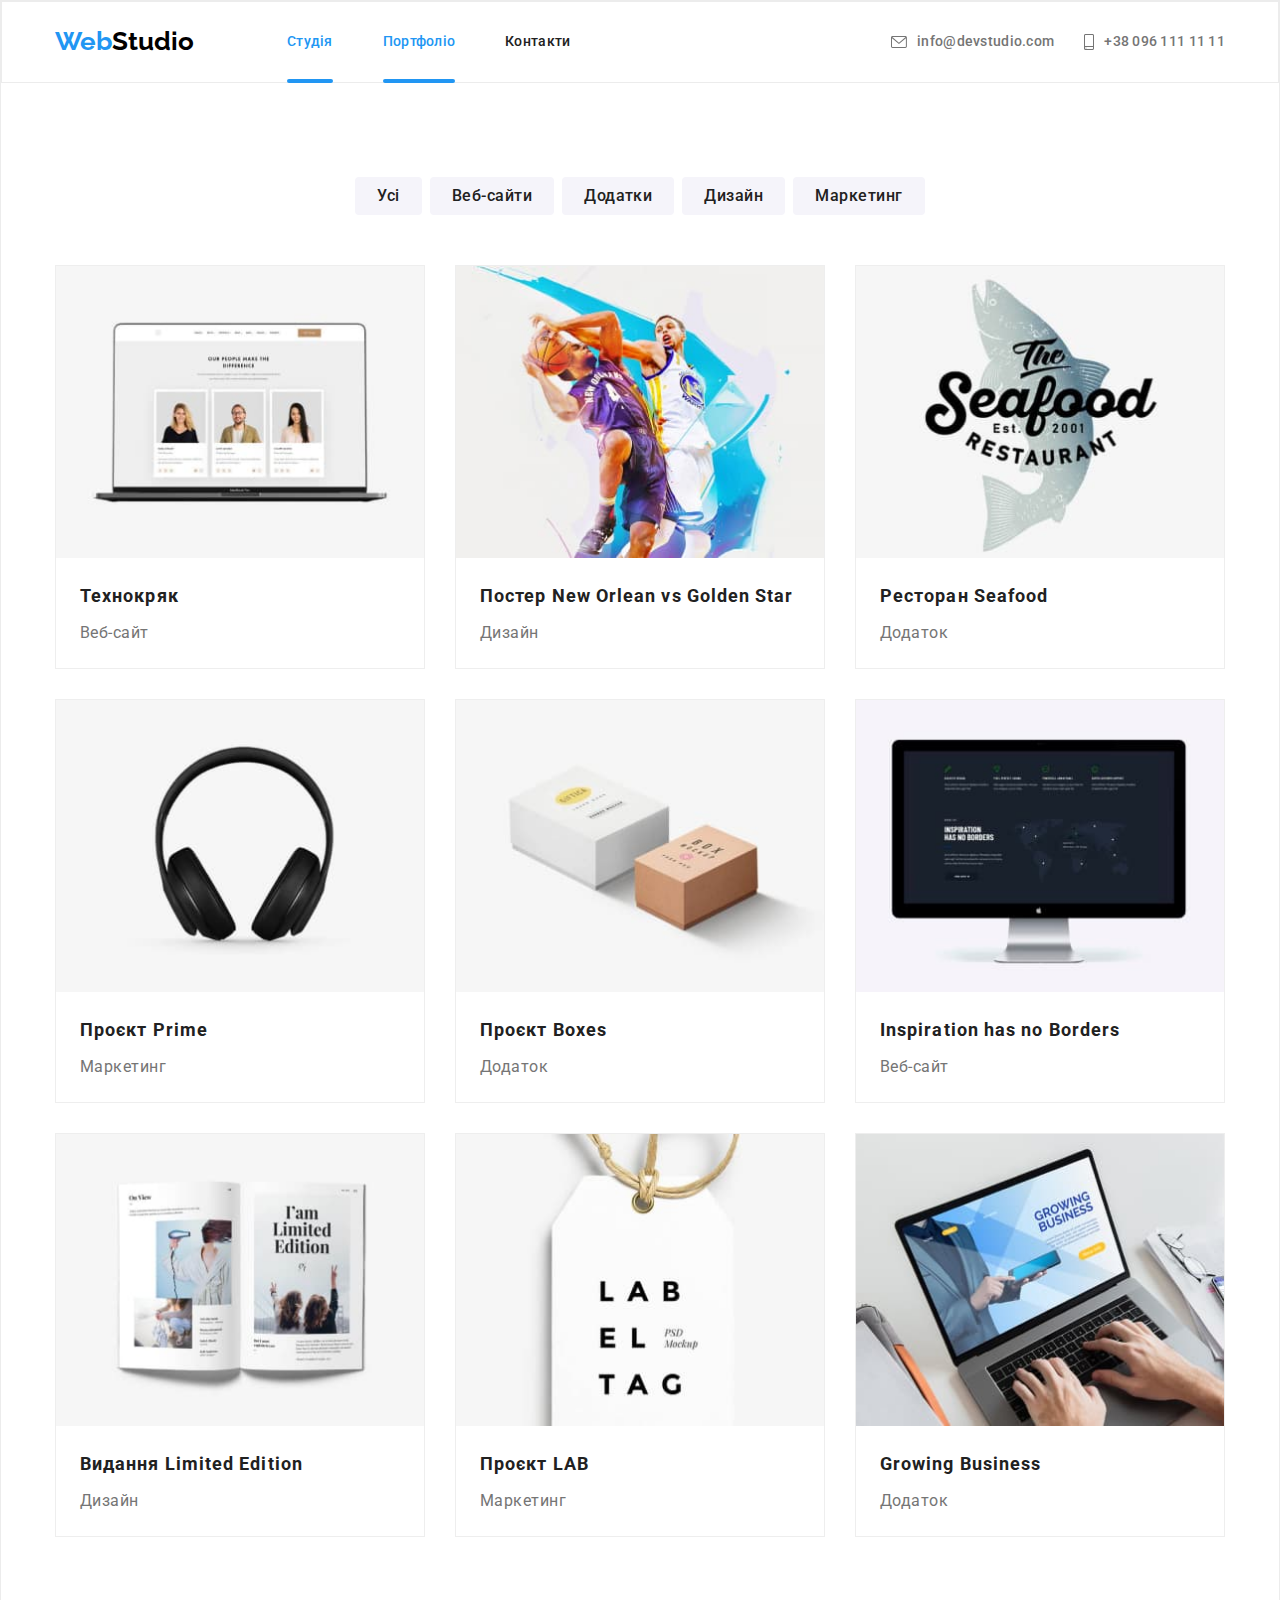
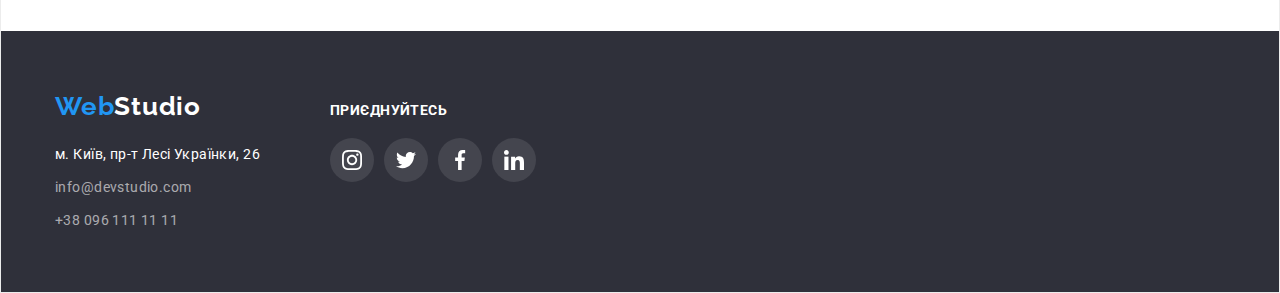
==== portfolio.html @ 4e2f53e7 "Initial commit" ====
<!DOCTYPE html>
<html lang="uk">
  <head>
    <meta charset="UTF-8" />
    <meta http-equiv="X-UA-Compatible" content="IE=edge" />
    <meta name="viewport" content="width=device-width, initial-scale=1.0" />
    <meta name="description" content="The best WebStudio" />
    <link rel="stylesheet" href="./css/styles.css" />
    <title class="title">WebStudio</title>
    <!--Font style-->
    <link rel="preconnect" href="https://fonts.googleapis.com">
    <link rel="preconnect" href="https://fonts.gstatic.com" crossorigin>
    <link href="https://fonts.googleapis.com/css2?family=Raleway:wght@700&family=Roboto:wght@400;500;700;900&display=swap" rel="stylesheet">
    <link rel="stylesheet" href="./css/modern-normalize.css">
    <!--Custom styles-->
    <link
      rel="stylesheet"
      href="https://cdn.jsdelivr.net/npm/modern-normalize@1.1.0/modern-normalize.css"
    />
    <link rel="stylesheet" href="./css/styles.css" />
  </head>
  <body>
    <header class="page-header">
      <header class="page-header">
        <div class="container header-container position">
          <nav class="nav position">
            <!-- nav-link-active  => nav-logo -->
            <a class="logo logo-header link" href="./index.html"><span>Web</span>Studio</a>
            <ul class="list header-list nav-list position">
              <!-- активный линк как в макете -->
              <li class="item nav-item">
                <a class="link header-link nav-link active" href="./index.html">Студія</a>
              </li>
              <li class="item nav-item">
                <a class="link header-link nav-link active" href="./portfolio.html">Портфоліо</a>
              </li>
              <li class="item nav-item">
                <a class="link header-link nav-link" href="#">Контакти</a>
              </li>
            </ul>
          </nav>
    
          <ul class="list header-list auth-list position">
            <li class="item auth-item">
    
              <a class="link header-link auth-link" href="mailto:info@devstudio.com"><svg class="auth-icon" width="16" height="12">
                  <use href="./icons/symbol-defs.svg#icon-envelope"></use>
                </svg>info@devstudio.com</a>
            </li>
            <li class="item">
              <a class="link header-link auth-link" href="tel:+380961111111"><svg class="auth-icon" width="10" height="16">
                  <use href="./icons/symbol-defs.svg#icon-smartphone"></use>
                </svg>+38 096 111 11 11</a>
            </li>
          </ul>
        </div>
    </header>

    <main class="portfolio-main">
      <!--Портфоліо-->
      <section class="portfolio-section section-container">
        <div class="container">
        <h1 class="section-title visually-hidden">Портфоліо</h1>
        <ul class="list portfolio-btn-list position">
          <li class="item portfolio-btn-item">
            <button class="btn portfolio-btn" type="button">Усі</button>
          </li>
          <li class="item portfolio-btn-item">
            <button class="btn portfolio-btn" type="button">Веб-сайти</button>
          </li>
          <li class="item portfolio-btn-item">
            <button class="btn portfolio-btn" type="button">Додатки</button>
          </li>
          <li class="item portfolio-btn-item">
            <button class="btn portfolio-btn" type="button">Дизайн</button>
          </li>
          <li class="item portfolio-btn-item">
            <button class="btn portfolio-btn" type="button">Маркетинг</button>
          </li>
        </ul>
      
        <ul class="portfolio-list list position">
          <li class="item portfolio-item">
            <a class="link portfolio-link" href="#"><div class="portfolio-thumb"><img class="img"
              src="./imgitem/img-p1.jpg"
              alt="Проект"
              width="370"
              height="294"
            /><p class="portfolio-thumb-text">
              Ресурс пропонує комплексні пропозиції з різним рівнем функціоналу та сервісів.
              Все це дозволить відвідувачу отримати вичерпні відомості про компанію чи
              приватну особу.
            </p></div>
            <div class="portfolio-content">
              <h2 class="portfolio-content-title">Технокряк</h2>
              <p  class="portfolio-content-text">Веб-сайт</p>
            </div>
          </a>
          </li>
          <li class="item portfolio-item">
            <a class="link portfolio-link" href=""><div class="portfolio-thumb"><img class="img"
              src="./imgitem/img-p2.jpg"
              alt="Проект"
              width="370"
              height="294"
            /><p class="portfolio-thumb-text">
              Ресурс пропонує комплексні пропозиції з різним рівнем функціоналу та сервісів.
              Все це дозволить відвідувачу отримати вичерпні відомості про компанію чи
              приватну особу.
            </p></div>
            <div class="portfolio-content">
              <h2 class="portfolio-content-title">Постер New Orlean vs Golden Star</h2>
              <p class="portfolio-content-text">Дизайн</p>
            </div>
          </a>
          </li>
          <li class="item portfolio-item">
            <a class="link portfolio-link" href=""><div class="portfolio-thumb"><img class="img"
              src="./imgitem/img-p3.jpg"
              alt="Проект"
              width="370"
              height="294"
            /><p class="portfolio-thumb-text">
              Ресурс пропонує комплексні пропозиції з різним рівнем функціоналу та сервісів.
              Все це дозволить відвідувачу отримати вичерпні відомості про компанію чи
              приватну особу.
            </p></div>
            <div class="portfolio-content">
              <h2 class="portfolio-content-title">Ресторан Seafood</h2>
              <p class="portfolio-content-text">Додаток</p>
            </div>
          </a>
          </li>
          <li class="item portfolio-item">
            <a class="link portfolio-link" href=""><div class="portfolio-thumb"><img class="img"
              src="./imgitem/img-p4.jpg"
              alt="Проект"
              width="370"
              height="294"
            /><p class="portfolio-thumb-text">
              Ресурс пропонує комплексні пропозиції з різним рівнем функціоналу та сервісів.
              Все це дозволить відвідувачу отримати вичерпні відомості про компанію чи
              приватну особу.
            </p></div>
            <div class="portfolio-content">
              <h2 class="portfolio-content-title">Проєкт Prime</h2>
              <p class="portfolio-content-text">Маркетинг</p>
            </div>
          </a>
          </li>
          <li class="item portfolio-item">
            <a class="link portfolio-link" href=""><div class="portfolio-thumb"><img class="img"
              src="./imgitem/img-p5.jpg"
              alt="Проект"
              width="370"
              height="294"
            /><p class="portfolio-thumb-text">
              Ресурс пропонує комплексні пропозиції з різним рівнем функціоналу та сервісів.
              Все це дозволить відвідувачу отримати вичерпні відомості про компанію чи
              приватну особу.
            </p></div>
            <div class="portfolio-content">
              <h2 class="portfolio-content-title">Проєкт Boxes</h2>
              <p class="portfolio-content-text">Додаток</p>
            </div>
          </a>
          </li>
          <li class="item portfolio-item">
            <a class="link portfolio-link" href=""><div class="portfolio-thumb"><img class="img"
              src="./imgitem/img-p6.jpg"
              alt="Проект"
              width="370"
              height="294"
            /><p class="portfolio-thumb-text">
              Ресурс пропонує комплексні пропозиції з різним рівнем функціоналу та сервісів.
              Все це дозволить відвідувачу отримати вичерпні відомості про компанію чи
              приватну особу.
            </p></div>
            <div class="portfolio-content">
              <h2 class="portfolio-content-title">Inspiration has no Borders</h2>
              <p class="portfolio-content-text">Веб-сайт</p>
            </div>
          </a>
          </li>
          <li class="item portfolio-item">
           <a class="link portfolio-link" href=""><div class="portfolio-thumb"> <img class="img"
            src="./imgitem/img-p7.jpg"
            alt="Проект"
            width="370"
            height="294"
          /><p class="portfolio-thumb-text">
            Ресурс пропонує комплексні пропозиції з різним рівнем функціоналу та сервісів.
            Все це дозволить відвідувачу отримати вичерпні відомості про компанію чи
            приватну особу.
          </p></div>
            <div class="portfolio-content">
              <h2 class="portfolio-content-title">Видання Limited Edition</h2>
              <p class="portfolio-content-text">Дизайн</p>
            </div>
          </a>
          </li>
          <li class="item portfolio-item">
            <a class="link portfolio-link" href=""><div class="portfolio-thumb"><img class="img"
              src="./imgitem/img-p8.jpg"
              alt="Проект"
              width="370"
              height="294"
            /><p class="portfolio-thumb-text">
              Ресурс пропонує комплексні пропозиції з різним рівнем функціоналу та сервісів.
              Все це дозволить відвідувачу отримати вичерпні відомості про компанію чи
              приватну особу.
            </p></div>
            <div class="portfolio-content">
              <h2 class="portfolio-content-title">Проєкт LAB</h2>
              <p class="portfolio-content-text">Маркетинг</p>
            </div>
          </a>
          </li>
          <li class="item portfolio-item">
            <a class="link portfolio-link" href=""><div class="portfolio-thumb"><img class="img"
              src="./imgitem/img-p9.jpg"
              alt="Проект"
              width="370"
              height="294"
            /><p class="portfolio-thumb-text">
              Ресурс пропонує комплексні пропозиції з різним рівнем функціоналу та сервісів.
              Все це дозволить відвідувачу отримати вичерпні відомості про компанію чи
              приватну особу.
            </p></div>
            <div class="portfolio-content">
              <h2 class="portfolio-content-title">Growing Business</h2>
              <p class="portfolio-content-text">Додаток</p>
            </div>
          </a>
          </li>
        </ul>
      </div>
      </section>
    </main>
      <!--Контактні данні-->
      <footer class="footer">
        <div class="container footer-container position">
          <div class="address-container">
            <a class="link logo-footer" href="./index.html"><span>Web</span>Studio</a>
  
            <address class="address">
              <ul class="list address-list">
                <li class="item address-item">
                  <a class="link address-link geolocation-link" href="https://goo.gl/maps/GNWSCM9yFP9jynwZ7" target="_blank"
                    rel="noopener noreferrel">м. Київ, пр-т Лесі Українки, 26</a>
                </li>
                <li class="item address-item">
                  <a class="link address-link" href="mailto:info@devstudio.com">info@devstudio.com</a>
                </li>
                <li class="item address-item">
                  <a class="link address-link" href="tel:+380961111111">+38 096 111 11 11</a>
                </li>
              </ul>
            </address>
          </div>
          <div class="join-container">
            <h2 class="join-title" >приєднуйтесь</h2>
            <ul class="list footer-join-list position">
              <li class="item footer-join-item">
                <a class="link footer-join-link" href=""><svg class="footer-icon" width="20" height="20">
                    <use href="./icons/symbol-defs.svg#icon-instagram"></use>
                  </svg></a>
              </li>
              <li class="item footer-join-item">
                <a class="link footer-join-link" href=""><svg class="footer-icon" width="20" height="20">
                    <use href="./icons/symbol-defs.svg#icon-twitter"></use>
                  </svg></a>
              </li>
              <li class="item footer-join-item">
                <a class="link footer-join-link" href=""><svg class="footer-icon" width="20" height="20">
                    <use href="./icons/symbol-defs.svg#icon-facebook"></use>
                  </svg></a>
              </li>
              <li class="item footer-join-item">
                <a class="link footer-join-link" href=""><svg class="footer-icon" width="20" height="20">
                    <use href="./icons/symbol-defs.svg#icon-linkedin"></use>
                  </svg></a>
              </li>
            </ul>
          </div>
  
        </div>
      </footer>
  </body>
</html>
---- css/styles.css ----
*,
*::before,
*::after {
  box-sizing: border-box;
}

/**
  |============================
  | bacground
  |============================
*/

:root {
  --primary-bgc: #ffffff;
  --hero-bgc: #c4c4c4;
  --secondary-bgc: #f5f4fa;
  --footer-bgc: #2f303a;
  --portfolio-bgc-thumb: rgba(33, 150, 243, 0.9);
  --bgc-work-card: rgba(47, 48, 58, 0.8);

  /**
    |============================
    | text-cl
    |============================
  */
  --primary-text-cl: #212121;
  --secondary-text-cl: #757575;

  /**
    |============================
    | accent-cl
    |============================
  */
  --accent-text-cl: #ffffff;
  --accent-text-cl-60: rgba(255, 255, 255, 0.6);
  --accent-black: #000000;
  --accent-blue: #2196f3;

  --icon-social: #afb1b8;
  --icon-customer: #afb1b8;
  --icon-bgc: rgba(255, 255, 255, 0.1);

  --bgc-btn: #188ce8;

  /**
    |============================
    | Animation
    |============================
  */
  --animation-time: 250ms;
  --animation-cubic: cubic-bezier(0.4, 0, 0.2, 1);
}

/**
  |============================
  | Загальні
  |============================
*/

body {
  font-family: Roboto, sans-serif;
  color: var(--primary-text-cl);
  background-color: var(--primary-bgc);
}

h1,
h2,
h3,
h4,
h5,
h6,
ul,
a,
p {
  padding: 0;
  margin: 0;
}

.link {
  text-decoration: none;
}

.list {
  list-style: none;
}

.img {
  display: block;
  width: 100%;
  height: auto;
}

.btn {
  cursor: pointer;
  border: none;
  margin: 0;
}

.section-title {
  font-size: 36px;
  line-height: 42px;
  text-align: center;
  letter-spacing: 0.03em;

  margin-bottom: 50px;
}

/**
  |============================
  | Container
  |============================
*/
.container {
  width: 1200px;
  padding-left: 15px;
  padding-right: 15px;
  margin-right: auto;
  margin-left: auto;
}

.position {
  display: flex;
}

.section-container {
  padding: 94px 0;
}

/**
  |============================
  | visually-hidden
  |============================
*/
.visually-hidden {
  position: absolute;
  white-space: nowrap;
  width: 1px;
  height: 1px;
  overflow: hidden;
  border: 0;
  clip: rect(0 0 0 0);
  clip-path: inset(50%);
  margin: -1px;
}

/**
  |============================
  | header
  |============================
*/
.page-header {
  border: 1px solid #ECECEC;
}

.logo {
  color: var(--accent-black);
  font-family: 'Raleway', sans-serif;
  font-weight: 700;
  font-size: 26px;
  line-height: 1.19;
  letter-spacing: 0, 03;

  padding: 24px 0;
  margin-right: 93px;
}

.logo span {
  color: var(--accent-blue);
}

.nav-list {
  gap: 50px;
}

.auth-list {
  margin-left: auto;
  gap: 30px;
}

.header-link.active{
  color: var(--accent-blue);
}

.header-link {
  position: relative;

  transition: color var(--animation-time) var(--animation-cubic);

  display: flex;
  align-items: center;
  padding: 32px 0;

  color: var(--primary-text-cl);
  font-weight: 500;
  font-size: 14px;
  line-height: 1.14;
  letter-spacing: 0.02em;
}

.header-link.active::after {
  content: '';

  position: absolute;
  bottom: -1px;
  left: 0;

  width: 100%;
  height: 4px;
  border-radius: 2px;

  background-color: var(--accent-blue);
}

.auth-link {
  color: var(--secondary-text-cl);
}

.auth-icon {
  margin-right: 10px;
  fill: currentColor;
}

.header-link:hover,
.header-link:focus {
  color: var(--accent-blue);
}

/**
  |============================
  | main, hero
  |============================
*/
.hero-section {
  background-color: var(--hero-bgc);
  background-image: linear-gradient(to right, rgba(47, 48, 58, 0.4), rgba(47, 48, 58, 0.4)),
    url(../BCG/team.jpg);

  text-align: center;
  max-width: 1600px;
  height: 600px;
  padding: 200px 0;
  margin-right: auto;
  margin-left: auto;
}

.hero-title {
  color: var(--accent-text-cl);
  font-weight: 900;
  font-size: 44px;
  line-height: 1.36;
  letter-spacing: 0.06em;
  text-transform: uppercase;

  margin-bottom: 30px;
}

.hero-btn {
  transition: background-color var(--animation-time) var(--animation-cubic);

  color: var(--accent-text-cl);
  background-color: var(--accent-blue);
  font-weight: 700;
  font-size: 16px;
  line-height: 30px;
  letter-spacing: 0.06em;

  padding: 10px 32px;
  box-shadow: 0px 4px 4px rgba(0, 0, 0, 0.15);
  border-radius: 4px;
}

.hero-btn:hover,
.hero-btn:focus {
  background-color: var(--bgc-btn);
  /* background-color: red; */
}

/* feature */
.feature-list {
  gap: 30px;
}

.feature-item {
  width: 270px;
}

.feature-item::before {
  display: block;
  height: 120px;
  content: '';
  background-color: var(--secondary-bgc);
  background-repeat: no-repeat;
  background-position: center;
  margin-bottom: 30px;
}

.feature-item:nth-child(1)::before {
  background-image: url(../svg-feature/antenna.svg);
}

.feature-item:nth-child(2)::before {
  background-image: url(../svg-feature/clock.svg);
}

.feature-item:nth-child(3)::before {
  background-image: url(../svg-feature/diagram.svg);
}

.feature-item:nth-child(4)::before {
  background-image: url(../svg-feature/astronaut.svg);
}

.feature-title {
  font-size: 14px;
  line-height: 16px;
  letter-spacing: 0.03em;
  text-transform: uppercase;

  margin-bottom: 10px;
}

.feature-text {
  color: var(--secondary-text-cl);
  font-size: 14px;
  line-height: 24px;
  letter-spacing: 0.03em;
}

/* work */
.work-list {
  gap: 30px;
}

.work-thumb {
  position: relative;
}

.work-text {
  position: absolute;
  bottom: 0;
  left: 0;

  /* display: flex;
  justify-content: center; */
  display: block;
  width: 100%;
  padding: 27px 0;

  background-color: var(--bgc-work-card);
  color: var(--accent-text-cl);
  font-size: 14px;
  line-height: 16px;
  letter-spacing: 0.03em;
  text-align: center;
  text-transform: uppercase;
}

/* team */
.team-section {
  background-color: var(--secondary-bgc);
}

.team-list {
  gap: 30px;
}

.team-item {
  background-color: var(--primary-bgc);

  min-width: 270px;
  box-shadow: 0px 1px 3px rgba(0, 0, 0, 0.12), 0px 1px 1px rgba(0, 0, 0, 0.14),
    0px 2px 1px rgba(0, 0, 0, 0.2);
  border-radius: 0px 0px 4px 4px;
}

.team-content {
  padding: 30px 32px;
  text-align: center;
  font-size: 16px;
  line-height: 1.18;
  letter-spacing: 0.03em;
}

.team-content-title {
  font-weight: 500;
  font-size: inherit;

  margin-bottom: 10px;
}

.team-content-text {
  color: var(--secondary-text-cl);

  margin-bottom: 16px;
}

.team-content-list {
  justify-content: space-between;
}

.team-content-item {
  width: 44px;
  height: 44px;
  border-radius: 50%;
}

.team-content-link {
  transition: color var(--animation-time) var(--animation-cubic),
    background-color var(--animation-time) var(--animation-cubic);

  color: var(--icon-social);
  display: flex;
  justify-content: center;
  align-items: center;
  width: 100%;
  height: 100%;
  border-radius: inherit;
}

.team-content-icon {
  fill: currentColor;
}

.team-content-link:hover,
.team-content-link:focus {
  color: var(--accent-text-cl);
  background-color: var(--accent-blue);
}

/* customer */
.customer-list {
  gap: 30px;
}

.customer-item {
  width: 170px;
  height: 92px;
}

.customer-link {
  transition: color var(--animation-time) var(--animation-cubic),
  border-color: var(--animation-time) var(--animation-cubic);
  

  color: var(--icon-customer);
  display: flex;
  justify-content: center;
  align-items: center;
  height: 100%;
  border: 1px solid var(--icon-customer);
  border-radius: 4px;
}

.customer-icon {
  fill: currentColor;
}

.customer-link:hover,
.customer-link:focus {
  color: var(--accent-blue);
  border-color: var(--accent-blue);
}

/* footer */
.footer {
  background-color: var(--footer-bgc);
  padding: 60px 0;
}

.footer-container {
  align-items: baseline;
  gap: 70px;
}

.logo-footer {
  color: var(--accent-text-cl);
  font-family: 'Raleway', sans-serif;
  font-weight: 700;
  font-size: 26px;
  line-height: 1.19;
  letter-spacing: 0.03em;

  display: inline-block;
  margin-bottom: 20px;
}

.logo-footer span {
  color: var(--accent-blue);
}

/* address */
.address-list {
  display: flex;
  flex-direction: column;
  gap: 9px;
}

.address-link {
  transition: color var(--animation-time) var(--animation-cubic);

  color: var(--accent-text-cl-60);
  font-style: normal;
  font-size: 14px;
  line-height: 24px;
  letter-spacing: 0.03em;
}

.geolocation-link {
  color: var(--accent-text-cl);
}

.address-link:hover,
.address-link:focus {
  color: var(--accent-blue);
}

/* join */
.join-title {
  color: var(--accent-text-cl);
  font-size: 14px;
  line-height: 16px;
  letter-spacing: 0.03em;
  text-transform: uppercase;

  margin-bottom: 20px;
}

.footer-join-list {
  gap: 10px;
}

.footer-join-item {
  width: 44px;
  height: 44px;
  border-radius: 50%;
}

.footer-join-link {
  transition: background-color var(--animation-time) var(--animation-cubic);

  color: var(--accent-text-cl);
  background-color: var(--icon-bgc);

  display: flex;
  justify-content: center;
  align-items: center;
  height: 100%;
  border-radius: inherit;
}

.footer-icon {
  fill: currentColor;
}

.footer-join-link:hover,
.footer-join-link:focus {
  background-color: var(--accent-blue);
}

/* portfolio */
/* btn */
.portfolio-btn-list {
  justify-content: center;
  gap: 8px;
  margin-bottom: 50px;
}

.portfolio-btn {
  transition: color var(--animation-time) var(--animation-cubic), background-color var(--animation-time) var(--animation-cubic);

  padding: 6px 22px;
  border-radius: 4px;

  color: currentColor;
  background-color: var(--secondary-bgc);
  font-weight: 500;
  font-size: 16px;
  line-height: 26px;
  letter-spacing: 0.03em;
}

.portfolio-btn:hover,
.portfolio-btn:focus {
  color: var(--accent-text-cl);
  background-color: var(--accent-blue);
  box-shadow: 0px 1px 3px rgba(0, 0, 0, 0.12), 0px 1px 1px rgba(0, 0, 0, 0.14),
    0px 2px 1px rgba(0, 0, 0, 0.2);
}

/* card */
.portfolio-list {
  flex-wrap: wrap;
  gap: 30px;
}

.portfolio-item {
  width: 370px;
  height: 404px;

  position: relative;
  
}

.portfolio-link {
  transition: box-shadow var(--animation-time) var(--animation-cubic);
  display: block;
  height: 100%;
  border: 1px solid #eeeeee;
}

.portfolio-link:hover,
.portfolio-link:focus {
  box-shadow: 0px 1px 1px rgba(0, 0, 0, 0.12), 0px 4px 4px rgba(0, 0, 0, 0.06),
    1px 4px 6px rgba(0, 0, 0, 0.16);
}

.portfolio-thumb {
  position: relative;
  overflow: hidden;
}

.portfolio-thumb-text {
  position: absolute;
 
  left: 0;

  transition: transform var(--animation-time) var(--animation-cubic);

  display: block;
  width: 100%;
  height: 100%;
  padding: 63px 24px;

  background-color: var(--portfolio-bgc-thumb);
  color: var(--accent-text-cl);
  font-size: 18px;
  line-height: 1.55;
  letter-spacing: 0.03em;
  transform: translateY(0);
}

.portfolio-link:hover .portfolio-thumb-text {
  transform: translateY(-101%);

}

.portfolio-content {
  padding: 20px 24px;
}

.portfolio-content-title {
  color: var(--primary-text-cl);
  font-size: 18px;
  line-height: 36px;
  letter-spacing: 0.06em;

  margin-bottom: 4px;
}

.portfolio-content-text {
  color: var(--secondary-text-cl);
  font-size: 16px;
  line-height: 30px;
  letter-spacing: 0.03em;
}


/* modal */
.backdrop {
  transition: opacity 249ms cubic-bezier(0.4, 0, 0.2, 1), visibility 249ms cubic-bezier(0.4, 0, 0.2, 1);
  position: fixed;
  top: 0;
  left: 0;
  width: 100%;
  height: 100%;

  /* display: flex;
  justify-content: center;
  align-items: center; */

  background-color: rgba(0, 0, 0, 0.06);
}

.backdrop.is-hidden {
  opacity: 0;
  pointer-events: none;
  visibility: hidden;
}

.modal {
  position: absolute;
  top: 50%;
  left: 50%;
  transform: translate(-50%, -50%); 

  min-width: 528px;
  min-height: 581px;

  background-color: var(--primary-bgc);
}

.modal-btn {
  display: flex;
  justify-content: center;
  align-items: center;
  position: absolute;

  width: 30px;
  height: 30px;
  border-radius: 50%;
  border: 1px solid rgba(0, 0, 0, 0.2);
  margin-top: 8px;
  margin-left: calc(100% - 38px);

  background-color: inherit;

}
---- css/styles.css ----
*,
*::before,
*::after {
  box-sizing: border-box;
}

/**
  |============================
  | bacground
  |============================
*/

:root {
  --primary-bgc: #ffffff;
  --hero-bgc: #c4c4c4;
  --secondary-bgc: #f5f4fa;
  --footer-bgc: #2f303a;
  --portfolio-bgc-thumb: rgba(33, 150, 243, 0.9);
  --bgc-work-card: rgba(47, 48, 58, 0.8);

  /**
    |============================
    | text-cl
    |============================
  */
  --primary-text-cl: #212121;
  --secondary-text-cl: #757575;

  /**
    |============================
    | accent-cl
    |============================
  */
  --accent-text-cl: #ffffff;
  --accent-text-cl-60: rgba(255, 255, 255, 0.6);
  --accent-black: #000000;
  --accent-blue: #2196f3;

  --icon-social: #afb1b8;
  --icon-customer: #afb1b8;
  --icon-bgc: rgba(255, 255, 255, 0.1);

  --bgc-btn: #188ce8;

  /**
    |============================
    | Animation
    |============================
  */
  --animation-time: 250ms;
  --animation-cubic: cubic-bezier(0.4, 0, 0.2, 1);
}

/**
  |============================
  | Загальні
  |============================
*/

body {
  font-family: Roboto, sans-serif;
  color: var(--primary-text-cl);
  background-color: var(--primary-bgc);
}

h1,
h2,
h3,
h4,
h5,
h6,
ul,
a,
p {
  padding: 0;
  margin: 0;
}

.link {
  text-decoration: none;
}

.list {
  list-style: none;
}

.img {
  display: block;
  width: 100%;
  height: auto;
}

.btn {
  cursor: pointer;
  border: none;
  margin: 0;
}

.section-title {
  font-size: 36px;
  line-height: 42px;
  text-align: center;
  letter-spacing: 0.03em;

  margin-bottom: 50px;
}

/**
  |============================
  | Container
  |============================
*/
.container {
  width: 1200px;
  padding-left: 15px;
  padding-right: 15px;
  margin-right: auto;
  margin-left: auto;
}

.position {
  display: flex;
}

.section-container {
  padding: 94px 0;
}

/**
  |============================
  | visually-hidden
  |============================
*/
.visually-hidden {
  position: absolute;
  white-space: nowrap;
  width: 1px;
  height: 1px;
  overflow: hidden;
  border: 0;
  clip: rect(0 0 0 0);
  clip-path: inset(50%);
  margin: -1px;
}

/**
  |============================
  | header
  |============================
*/
.page-header {
  border: 1px solid #ECECEC;
}

.logo {
  color: var(--accent-black);
  font-family: 'Raleway', sans-serif;
  font-weight: 700;
  font-size: 26px;
  line-height: 1.19;
  letter-spacing: 0, 03;

  padding: 24px 0;
  margin-right: 93px;
}

.logo span {
  color: var(--accent-blue);
}

.nav-list {
  gap: 50px;
}

.auth-list {
  margin-left: auto;
  gap: 30px;
}

.header-link.active{
  color: var(--accent-blue);
}

.header-link {
  position: relative;

  transition: color var(--animation-time) var(--animation-cubic);

  display: flex;
  align-items: center;
  padding: 32px 0;

  color: var(--primary-text-cl);
  font-weight: 500;
  font-size: 14px;
  line-height: 1.14;
  letter-spacing: 0.02em;
}

.header-link.active::after {
  content: '';

  position: absolute;
  bottom: -1px;
  left: 0;

  width: 100%;
  height: 4px;
  border-radius: 2px;

  background-color: var(--accent-blue);
}

.auth-link {
  color: var(--secondary-text-cl);
}

.auth-icon {
  margin-right: 10px;
  fill: currentColor;
}

.header-link:hover,
.header-link:focus {
  color: var(--accent-blue);
}

/**
  |============================
  | main, hero
  |============================
*/
.hero-section {
  background-color: var(--hero-bgc);
  background-image: linear-gradient(to right, rgba(47, 48, 58, 0.4), rgba(47, 48, 58, 0.4)),
    url(../BCG/team.jpg);

  text-align: center;
  max-width: 1600px;
  height: 600px;
  padding: 200px 0;
  margin-right: auto;
  margin-left: auto;
}

.hero-title {
  color: var(--accent-text-cl);
  font-weight: 900;
  font-size: 44px;
  line-height: 1.36;
  letter-spacing: 0.06em;
  text-transform: uppercase;

  margin-bottom: 30px;
}

.hero-btn {
  transition: background-color var(--animation-time) var(--animation-cubic);

  color: var(--accent-text-cl);
  background-color: var(--accent-blue);
  font-weight: 700;
  font-size: 16px;
  line-height: 30px;
  letter-spacing: 0.06em;

  padding: 10px 32px;
  box-shadow: 0px 4px 4px rgba(0, 0, 0, 0.15);
  border-radius: 4px;
}

.hero-btn:hover,
.hero-btn:focus {
  background-color: var(--bgc-btn);
  /* background-color: red; */
}

/* feature */
.feature-list {
  gap: 30px;
}

.feature-item {
  width: 270px;
}

.feature-item::before {
  display: block;
  height: 120px;
  content: '';
  background-color: var(--secondary-bgc);
  background-repeat: no-repeat;
  background-position: center;
  margin-bottom: 30px;
}

.feature-item:nth-child(1)::before {
  background-image: url(../svg-feature/antenna.svg);
}

.feature-item:nth-child(2)::before {
  background-image: url(../svg-feature/clock.svg);
}

.feature-item:nth-child(3)::before {
  background-image: url(../svg-feature/diagram.svg);
}

.feature-item:nth-child(4)::before {
  background-image: url(../svg-feature/astronaut.svg);
}

.feature-title {
  font-size: 14px;
  line-height: 16px;
  letter-spacing: 0.03em;
  text-transform: uppercase;

  margin-bottom: 10px;
}

.feature-text {
  color: var(--secondary-text-cl);
  font-size: 14px;
  line-height: 24px;
  letter-spacing: 0.03em;
}

/* work */
.work-list {
  gap: 30px;
}

.work-thumb {
  position: relative;
}

.work-text {
  position: absolute;
  bottom: 0;
  left: 0;

  /* display: flex;
  justify-content: center; */
  display: block;
  width: 100%;
  padding: 27px 0;

  background-color: var(--bgc-work-card);
  color: var(--accent-text-cl);
  font-size: 14px;
  line-height: 16px;
  letter-spacing: 0.03em;
  text-align: center;
  text-transform: uppercase;
}

/* team */
.team-section {
  background-color: var(--secondary-bgc);
}

.team-list {
  gap: 30px;
}

.team-item {
  background-color: var(--primary-bgc);

  min-width: 270px;
  box-shadow: 0px 1px 3px rgba(0, 0, 0, 0.12), 0px 1px 1px rgba(0, 0, 0, 0.14),
    0px 2px 1px rgba(0, 0, 0, 0.2);
  border-radius: 0px 0px 4px 4px;
}

.team-content {
  padding: 30px 32px;
  text-align: center;
  font-size: 16px;
  line-height: 1.18;
  letter-spacing: 0.03em;
}

.team-content-title {
  font-weight: 500;
  font-size: inherit;

  margin-bottom: 10px;
}

.team-content-text {
  color: var(--secondary-text-cl);

  margin-bottom: 16px;
}

.team-content-list {
  justify-content: space-between;
}

.team-content-item {
  width: 44px;
  height: 44px;
  border-radius: 50%;
}

.team-content-link {
  transition: color var(--animation-time) var(--animation-cubic),
    background-color var(--animation-time) var(--animation-cubic);

  color: var(--icon-social);
  display: flex;
  justify-content: center;
  align-items: center;
  width: 100%;
  height: 100%;
  border-radius: inherit;
}

.team-content-icon {
  fill: currentColor;
}

.team-content-link:hover,
.team-content-link:focus {
  color: var(--accent-text-cl);
  background-color: var(--accent-blue);
}

/* customer */
.customer-list {
  gap: 30px;
}

.customer-item {
  width: 170px;
  height: 92px;
}

.customer-link {
  transition: color var(--animation-time) var(--animation-cubic),
  border-color: var(--animation-time) var(--animation-cubic);
  

  color: var(--icon-customer);
  display: flex;
  justify-content: center;
  align-items: center;
  height: 100%;
  border: 1px solid var(--icon-customer);
  border-radius: 4px;
}

.customer-icon {
  fill: currentColor;
}

.customer-link:hover,
.customer-link:focus {
  color: var(--accent-blue);
  border-color: var(--accent-blue);
}

/* footer */
.footer {
  background-color: var(--footer-bgc);
  padding: 60px 0;
}

.footer-container {
  align-items: baseline;
  gap: 70px;
}

.logo-footer {
  color: var(--accent-text-cl);
  font-family: 'Raleway', sans-serif;
  font-weight: 700;
  font-size: 26px;
  line-height: 1.19;
  letter-spacing: 0.03em;

  display: inline-block;
  margin-bottom: 20px;
}

.logo-footer span {
  color: var(--accent-blue);
}

/* address */
.address-list {
  display: flex;
  flex-direction: column;
  gap: 9px;
}

.address-link {
  transition: color var(--animation-time) var(--animation-cubic);

  color: var(--accent-text-cl-60);
  font-style: normal;
  font-size: 14px;
  line-height: 24px;
  letter-spacing: 0.03em;
}

.geolocation-link {
  color: var(--accent-text-cl);
}

.address-link:hover,
.address-link:focus {
  color: var(--accent-blue);
}

/* join */
.join-title {
  color: var(--accent-text-cl);
  font-size: 14px;
  line-height: 16px;
  letter-spacing: 0.03em;
  text-transform: uppercase;

  margin-bottom: 20px;
}

.footer-join-list {
  gap: 10px;
}

.footer-join-item {
  width: 44px;
  height: 44px;
  border-radius: 50%;
}

.footer-join-link {
  transition: background-color var(--animation-time) var(--animation-cubic);

  color: var(--accent-text-cl);
  background-color: var(--icon-bgc);

  display: flex;
  justify-content: center;
  align-items: center;
  height: 100%;
  border-radius: inherit;
}

.footer-icon {
  fill: currentColor;
}

.footer-join-link:hover,
.footer-join-link:focus {
  background-color: var(--accent-blue);
}

/* portfolio */
/* btn */
.portfolio-btn-list {
  justify-content: center;
  gap: 8px;
  margin-bottom: 50px;
}

.portfolio-btn {
  transition: color var(--animation-time) var(--animation-cubic), background-color var(--animation-time) var(--animation-cubic);

  padding: 6px 22px;
  border-radius: 4px;

  color: currentColor;
  background-color: var(--secondary-bgc);
  font-weight: 500;
  font-size: 16px;
  line-height: 26px;
  letter-spacing: 0.03em;
}

.portfolio-btn:hover,
.portfolio-btn:focus {
  color: var(--accent-text-cl);
  background-color: var(--accent-blue);
  box-shadow: 0px 1px 3px rgba(0, 0, 0, 0.12), 0px 1px 1px rgba(0, 0, 0, 0.14),
    0px 2px 1px rgba(0, 0, 0, 0.2);
}

/* card */
.portfolio-list {
  flex-wrap: wrap;
  gap: 30px;
}

.portfolio-item {
  width: 370px;
  height: 404px;

  position: relative;
  
}

.portfolio-link {
  transition: box-shadow var(--animation-time) var(--animation-cubic);
  display: block;
  height: 100%;
  border: 1px solid #eeeeee;
}

.portfolio-link:hover,
.portfolio-link:focus {
  box-shadow: 0px 1px 1px rgba(0, 0, 0, 0.12), 0px 4px 4px rgba(0, 0, 0, 0.06),
    1px 4px 6px rgba(0, 0, 0, 0.16);
}

.portfolio-thumb {
  position: relative;
  overflow: hidden;
}

.portfolio-thumb-text {
  position: absolute;
 
  left: 0;

  transition: transform var(--animation-time) var(--animation-cubic);

  display: block;
  width: 100%;
  height: 100%;
  padding: 63px 24px;

  background-color: var(--portfolio-bgc-thumb);
  color: var(--accent-text-cl);
  font-size: 18px;
  line-height: 1.55;
  letter-spacing: 0.03em;
  transform: translateY(0);
}

.portfolio-link:hover .portfolio-thumb-text {
  transform: translateY(-101%);

}

.portfolio-content {
  padding: 20px 24px;
}

.portfolio-content-title {
  color: var(--primary-text-cl);
  font-size: 18px;
  line-height: 36px;
  letter-spacing: 0.06em;

  margin-bottom: 4px;
}

.portfolio-content-text {
  color: var(--secondary-text-cl);
  font-size: 16px;
  line-height: 30px;
  letter-spacing: 0.03em;
}


/* modal */
.backdrop {
  transition: opacity 249ms cubic-bezier(0.4, 0, 0.2, 1), visibility 249ms cubic-bezier(0.4, 0, 0.2, 1);
  position: fixed;
  top: 0;
  left: 0;
  width: 100%;
  height: 100%;

  /* display: flex;
  justify-content: center;
  align-items: center; */

  background-color: rgba(0, 0, 0, 0.06);
}

.backdrop.is-hidden {
  opacity: 0;
  pointer-events: none;
  visibility: hidden;
}

.modal {
  position: absolute;
  top: 50%;
  left: 50%;
  transform: translate(-50%, -50%); 

  min-width: 528px;
  min-height: 581px;

  background-color: var(--primary-bgc);
}

.modal-btn {
  display: flex;
  justify-content: center;
  align-items: center;
  position: absolute;

  width: 30px;
  height: 30px;
  border-radius: 50%;
  border: 1px solid rgba(0, 0, 0, 0.2);
  margin-top: 8px;
  margin-left: calc(100% - 38px);

  background-color: inherit;

}
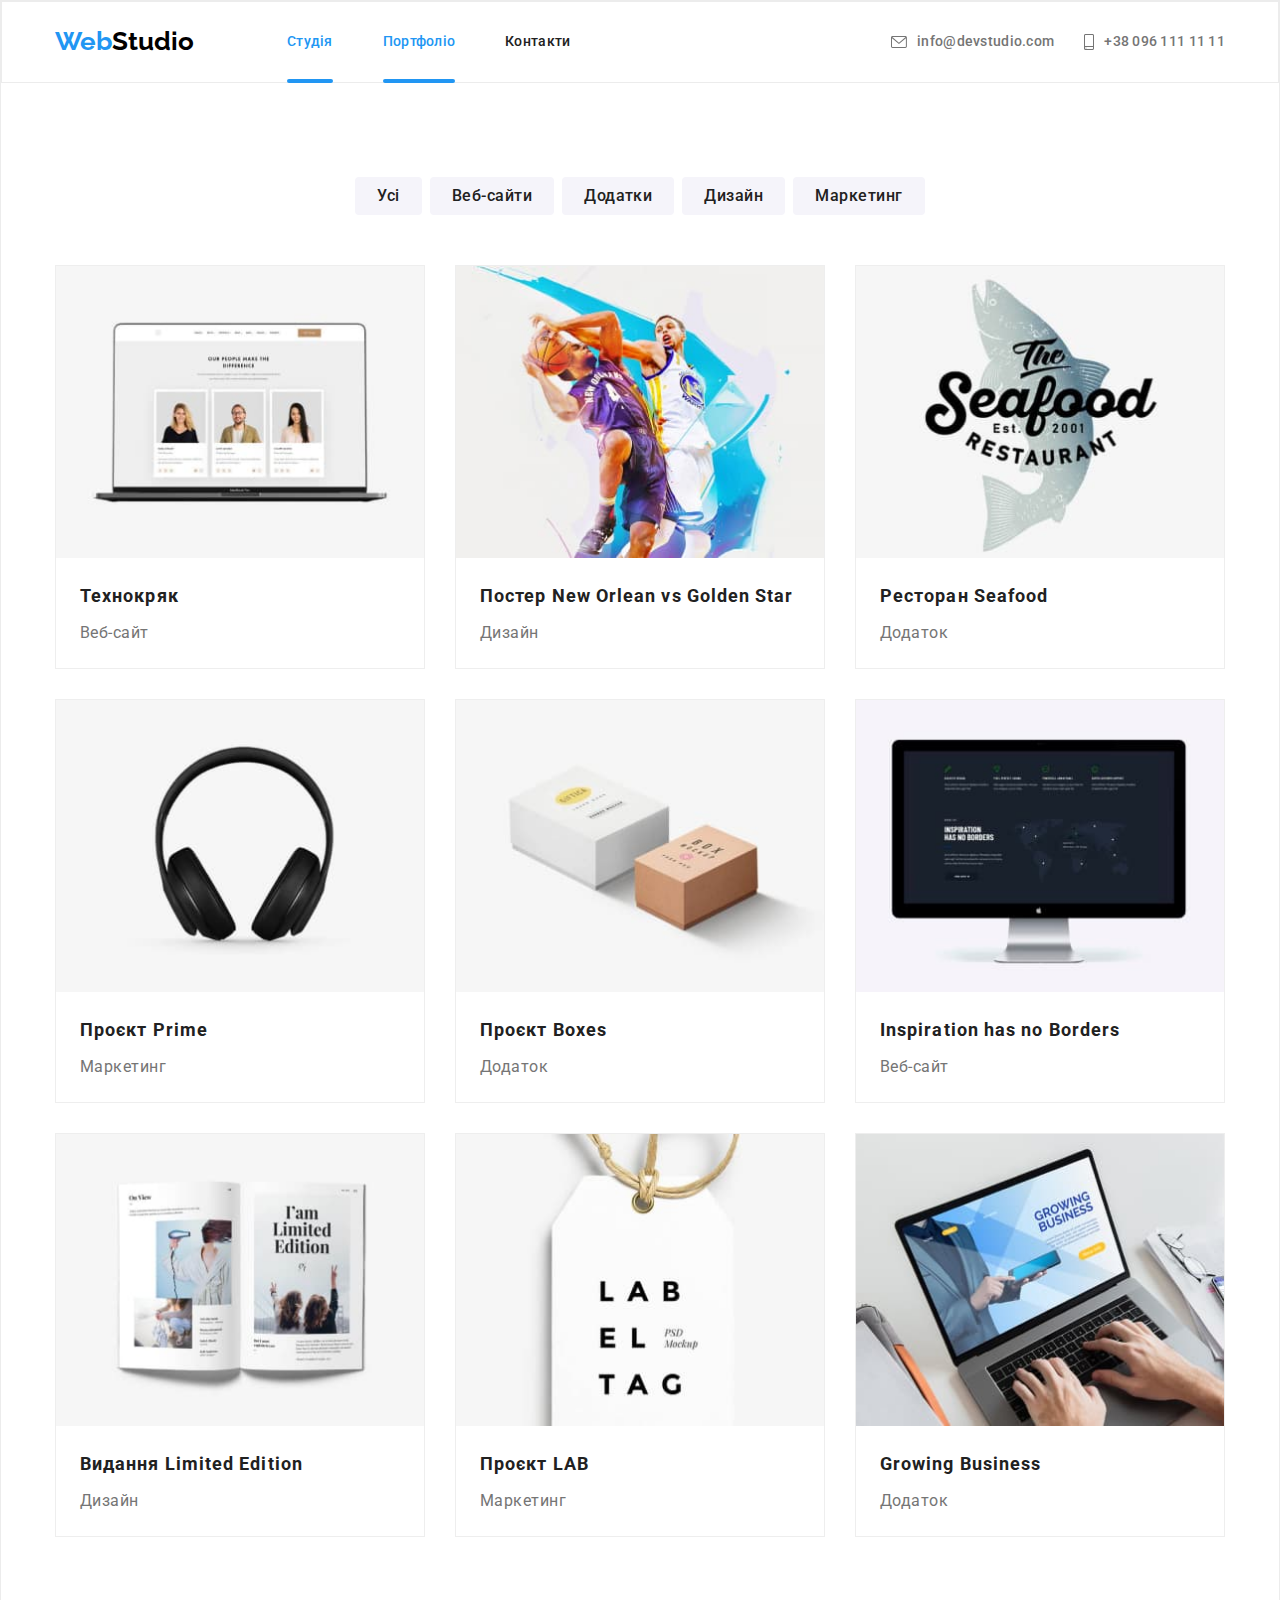
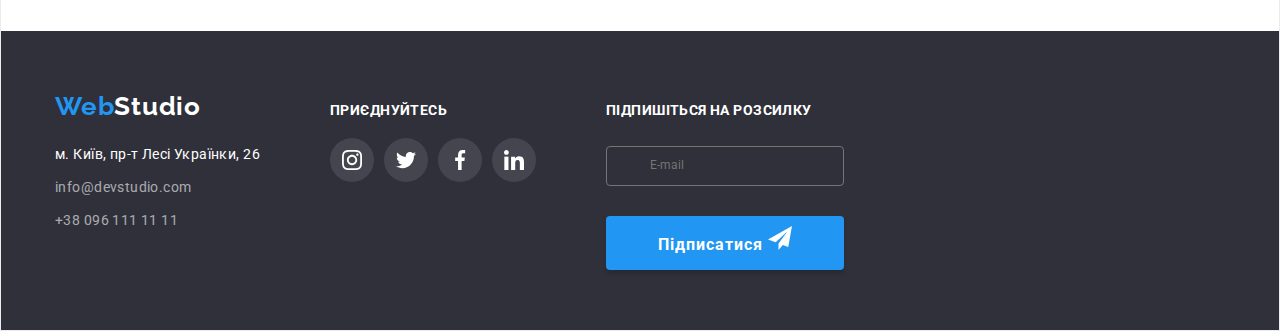
==== commit 15411fba: "home-work-06" ====
--- a/portfolio.html
+++ b/portfolio.html
@@ -283,6 +283,15 @@
               </li>
             </ul>
           </div>
+          <div class="subscribe">
+            <h2 class="join-title">Підпишіться на розсилку
+            </h2>
+            <label class="form-group-item">
+              <input class="subscribe-bcg-input" type="email" name="email" placeholder="E-mail">
+            </label>
+            <button class="subscribe-btn" type="submit">Підписатися <svg class="" width="24" height="24">
+              <use href="./icons/symbol-defs.svg#iconsend"></use>
+            </svg></button>
   
         </div>
       </footer>
--- a/css/styles.css
+++ b/css/styles.css
@@ -438,7 +438,8 @@
 }
 
 .customer-link {
-  transition: color var(--animation-time) var(--animation-cubic),
+  transition: color var(--animation-time) var(--animation-cubic);
+  /*Была запятая*/
   border-color: var(--animation-time) var(--animation-cubic);
   
 
@@ -639,7 +640,8 @@
   transform: translateY(0);
 }
 
-.portfolio-link:hover .portfolio-thumb-text {
+.portfolio-link:hover .portfolio-thumb-text ,
+.portfolio-link:focus .portfolio-thumb-text {
   transform: translateY(-101%);
 
 }
@@ -688,36 +690,180 @@
 }
 
 .modal {
+  border-radius: 4px;
   position: absolute;
   top: 50%;
   left: 50%;
   transform: translate(-50%, -50%); 
-
+  padding: 40px;
   min-width: 528px;
   min-height: 581px;
-
   background-color: var(--primary-bgc);
 }
 
 .modal-btn {
-  display: flex;
-  justify-content: center;
-  align-items: center;
   position: absolute;
-
+  top:8px;
+  right:8px;
   width: 30px;
   height: 30px;
   border-radius: 50%;
   border: 1px solid rgba(0, 0, 0, 0.2);
-  margin-top: 8px;
-  margin-left: calc(100% - 38px);
-
-  background-color: inherit;
-
-}
-
-
-
-
-
-
+  background-color: inherit; 
+}
+
+.modal-btn-icon{
+  position: absolute;
+  top: 50%;
+  left: 50%;
+  transform: translate(-50%,-50%);
+}
+
+.modal-btn:hover{
+  cursor: pointer;
+  fill: var(--accent-blue);
+}
+
+.register-form{
+  text-align: center;
+}
+
+.register-form-group{
+  margin-top:12px;
+}
+
+.register-form-title{
+  font-size: 20px;
+  color: var(--primary-text-cl);
+}
+
+.form-group-item{
+  position: relative;
+  display: block;
+  margin-top: 28px;
+}
+.form-group-item:first-child{
+  margin-top: 30px;
+}
+
+.form-group-item > input,textarea{
+  outline: none;
+  width: 100%;
+  font-size: 12px;
+  border: 1px solid var(--secondary-text-cl);
+  border-radius: 4px;
+}
+
+.form-group-item > input{
+  padding: 12px 0 12px calc(15px + 13px + 15px);
+}
+
+.form-group-item > textarea{
+  padding: 12px 16px;
+  resize: none;
+  min-height: 120px;
+}
+
+.form-group-item > span{
+  font-size: 12px;
+  position: absolute;
+  top: 0;
+  left: 0;
+  transform: translateY(calc(-100% - 4px));
+  color: var(--secondary-text-cl);
+}
+
+.form-group-item > svg{
+  position: absolute;
+  top: 50%;
+  left: 15px;
+  transform: translateY(-50%);
+}
+
+.form-group-item > input:focus, textarea:focus{
+  border-color: var(--accent-blue);
+} 
+
+.form-group-item > input:focus ~ svg{
+  fill: var(--accent-blue);
+} 
+
+.form-group-item-agree{
+  display: flex;
+  align-items: center;
+  justify-content: center;
+  margin-top: 20px;
+  text-align: center;
+  font-size: 14px;
+  color:var(--secondary-text-cl);
+  line-height: 1;
+}
+
+.form-group-item-agree a{
+  color: var(--accent-blue);
+}
+
+.form-group-item-agree > input[type="checkbox"]{
+  /* appearance: inherit; */
+  width: 16px;
+  height: 15px;
+  margin-right: 8.3px;
+  outline-color: var(--primary-text-cl);
+}
+
+.form-submit-btn{
+  margin-top: 30px;
+  box-shadow: 0px 4px 4px rgba(0, 0, 0, 0.15);
+  border-radius: 4px;
+  font-size: 16px;
+  font-weight: 700;
+  background-color: var(--accent-blue);
+  color: var(--accent-text-cl);
+  border: none;
+  padding: 10px 52px;
+  letter-spacing: 0.06em;
+  line-height: 30px;
+  cursor: pointer;
+}
+
+.form-submit-btn:hover{
+  background-color: #188CE8;
+}
+
+.subscribe{
+  /* display: flex; */
+  
+  
+}
+
+.subscribe-btn{
+  margin-top: 30px;
+  box-shadow: 0px 4px 4px rgba(0, 0, 0, 0.15);
+  border-radius: 4px;
+  font-size: 16px;
+  font-weight: 700;
+  background-color: var(--accent-blue);
+  color: var(--accent-text-cl);
+  border: none;
+  padding: 10px 52px;
+  letter-spacing: 0.06em;
+  line-height: 30px;
+  cursor: pointer;
+}
+
+.subscribe-btn:hover{
+  background-color: #188CE8;
+}
+
+.subscribe-bcg-input{
+  background-color: var(--footer-bgc);
+}
+
+.subscribe-item{
+  
+ 
+}
+
+
+
+
--- a/css/styles.css
+++ b/css/styles.css
@@ -438,7 +438,8 @@
 }
 
 .customer-link {
-  transition: color var(--animation-time) var(--animation-cubic),
+  transition: color var(--animation-time) var(--animation-cubic);
+  /*Была запятая*/
   border-color: var(--animation-time) var(--animation-cubic);
   
 
@@ -639,7 +640,8 @@
   transform: translateY(0);
 }
 
-.portfolio-link:hover .portfolio-thumb-text {
+.portfolio-link:hover .portfolio-thumb-text ,
+.portfolio-link:focus .portfolio-thumb-text {
   transform: translateY(-101%);
 
 }
@@ -688,36 +690,180 @@
 }
 
 .modal {
+  border-radius: 4px;
   position: absolute;
   top: 50%;
   left: 50%;
   transform: translate(-50%, -50%); 
-
+  padding: 40px;
   min-width: 528px;
   min-height: 581px;
-
   background-color: var(--primary-bgc);
 }
 
 .modal-btn {
-  display: flex;
-  justify-content: center;
-  align-items: center;
   position: absolute;
-
+  top:8px;
+  right:8px;
   width: 30px;
   height: 30px;
   border-radius: 50%;
   border: 1px solid rgba(0, 0, 0, 0.2);
-  margin-top: 8px;
-  margin-left: calc(100% - 38px);
-
-  background-color: inherit;
-
-}
-
-
-
-
-
-
+  background-color: inherit; 
+}
+
+.modal-btn-icon{
+  position: absolute;
+  top: 50%;
+  left: 50%;
+  transform: translate(-50%,-50%);
+}
+
+.modal-btn:hover{
+  cursor: pointer;
+  fill: var(--accent-blue);
+}
+
+.register-form{
+  text-align: center;
+}
+
+.register-form-group{
+  margin-top:12px;
+}
+
+.register-form-title{
+  font-size: 20px;
+  color: var(--primary-text-cl);
+}
+
+.form-group-item{
+  position: relative;
+  display: block;
+  margin-top: 28px;
+}
+.form-group-item:first-child{
+  margin-top: 30px;
+}
+
+.form-group-item > input,textarea{
+  outline: none;
+  width: 100%;
+  font-size: 12px;
+  border: 1px solid var(--secondary-text-cl);
+  border-radius: 4px;
+}
+
+.form-group-item > input{
+  padding: 12px 0 12px calc(15px + 13px + 15px);
+}
+
+.form-group-item > textarea{
+  padding: 12px 16px;
+  resize: none;
+  min-height: 120px;
+}
+
+.form-group-item > span{
+  font-size: 12px;
+  position: absolute;
+  top: 0;
+  left: 0;
+  transform: translateY(calc(-100% - 4px));
+  color: var(--secondary-text-cl);
+}
+
+.form-group-item > svg{
+  position: absolute;
+  top: 50%;
+  left: 15px;
+  transform: translateY(-50%);
+}
+
+.form-group-item > input:focus, textarea:focus{
+  border-color: var(--accent-blue);
+} 
+
+.form-group-item > input:focus ~ svg{
+  fill: var(--accent-blue);
+} 
+
+.form-group-item-agree{
+  display: flex;
+  align-items: center;
+  justify-content: center;
+  margin-top: 20px;
+  text-align: center;
+  font-size: 14px;
+  color:var(--secondary-text-cl);
+  line-height: 1;
+}
+
+.form-group-item-agree a{
+  color: var(--accent-blue);
+}
+
+.form-group-item-agree > input[type="checkbox"]{
+  /* appearance: inherit; */
+  width: 16px;
+  height: 15px;
+  margin-right: 8.3px;
+  outline-color: var(--primary-text-cl);
+}
+
+.form-submit-btn{
+  margin-top: 30px;
+  box-shadow: 0px 4px 4px rgba(0, 0, 0, 0.15);
+  border-radius: 4px;
+  font-size: 16px;
+  font-weight: 700;
+  background-color: var(--accent-blue);
+  color: var(--accent-text-cl);
+  border: none;
+  padding: 10px 52px;
+  letter-spacing: 0.06em;
+  line-height: 30px;
+  cursor: pointer;
+}
+
+.form-submit-btn:hover{
+  background-color: #188CE8;
+}
+
+.subscribe{
+  /* display: flex; */
+  
+  
+}
+
+.subscribe-btn{
+  margin-top: 30px;
+  box-shadow: 0px 4px 4px rgba(0, 0, 0, 0.15);
+  border-radius: 4px;
+  font-size: 16px;
+  font-weight: 700;
+  background-color: var(--accent-blue);
+  color: var(--accent-text-cl);
+  border: none;
+  padding: 10px 52px;
+  letter-spacing: 0.06em;
+  line-height: 30px;
+  cursor: pointer;
+}
+
+.subscribe-btn:hover{
+  background-color: #188CE8;
+}
+
+.subscribe-bcg-input{
+  background-color: var(--footer-bgc);
+}
+
+.subscribe-item{
+  
+ 
+}
+
+
+
+
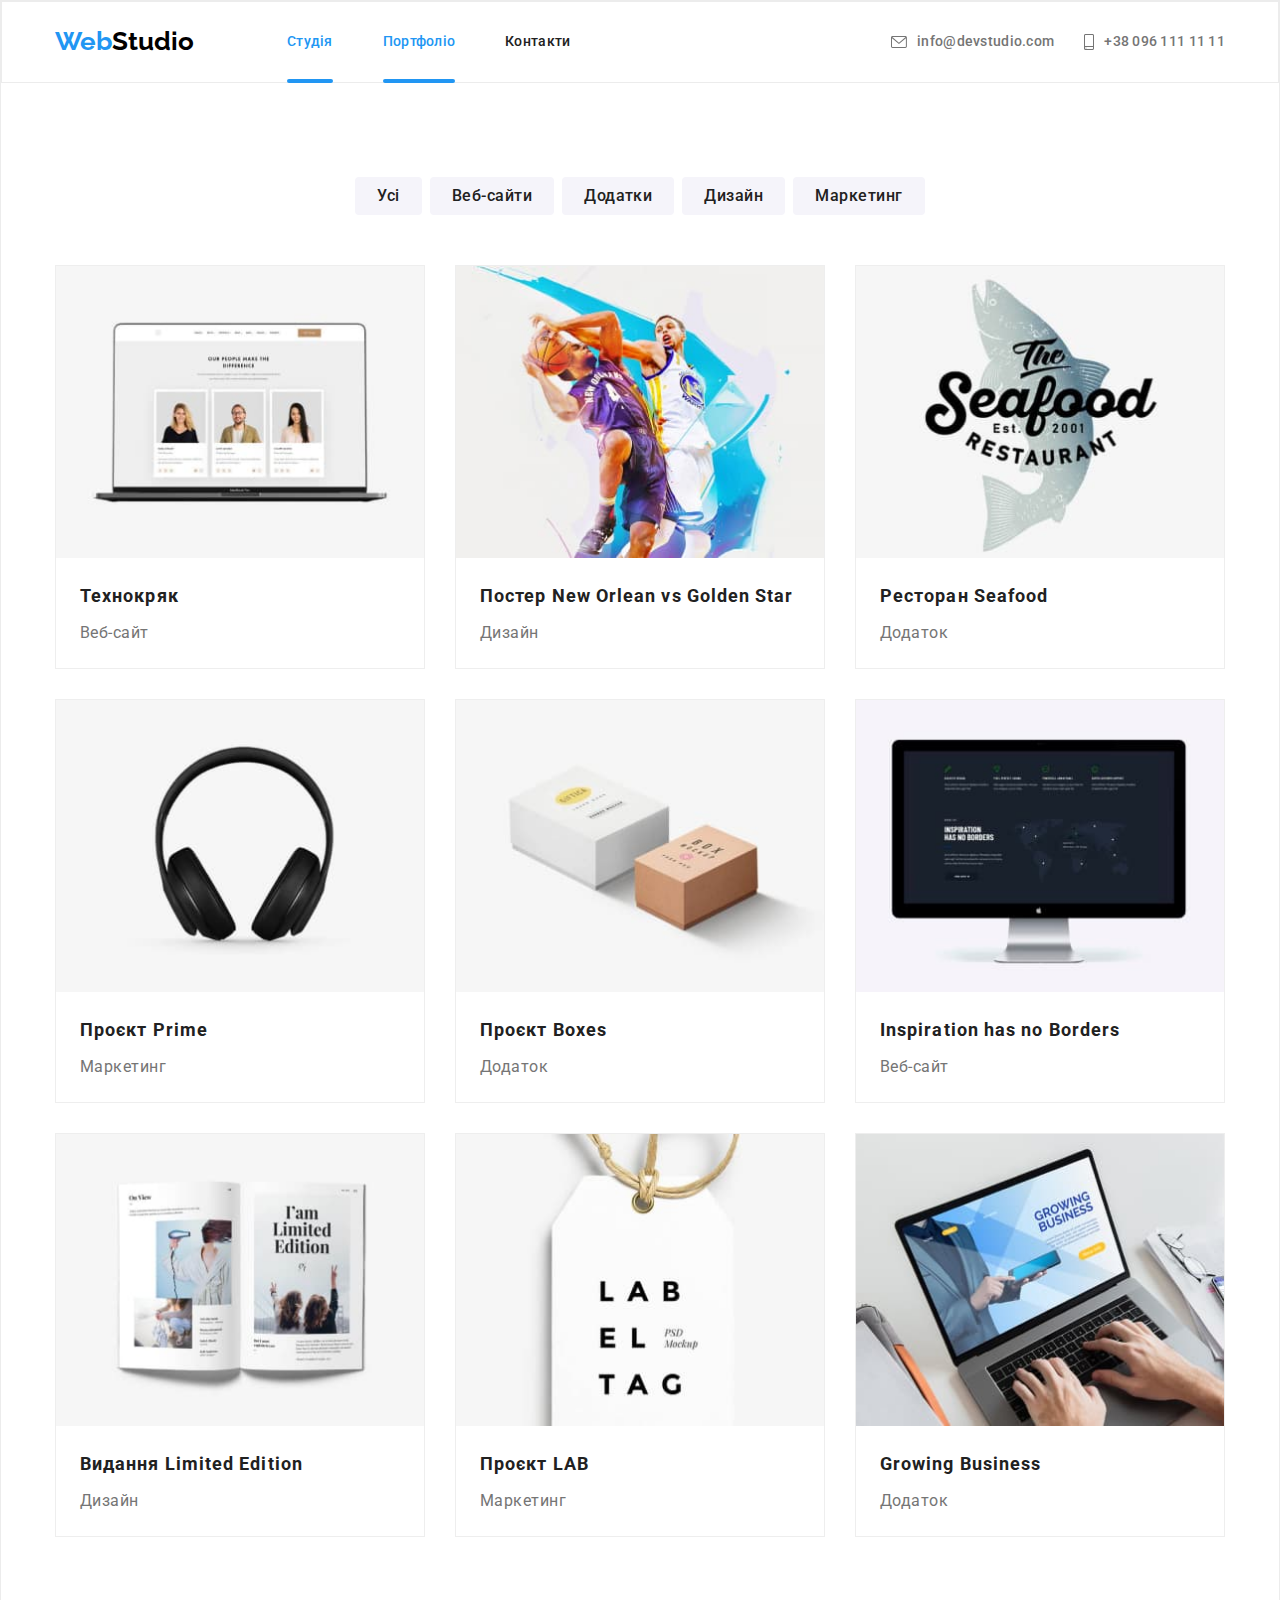
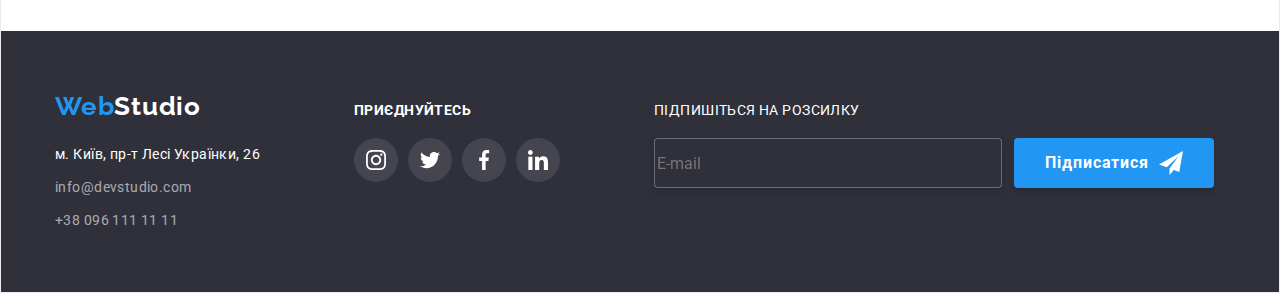
==== commit f5744440: "home-work-06" ====
--- a/portfolio.html
+++ b/portfolio.html
@@ -284,16 +284,17 @@
             </ul>
           </div>
           <div class="subscribe">
-            <h2 class="join-title">Підпишіться на розсилку
-            </h2>
-            <label class="form-group-item">
+            <p class="join-title">Підпишіться на розсилку
+            </p>
+            <form class="subscribe-invite">
+            <label class="form-group-invite">
               <input class="subscribe-bcg-input" type="email" name="email" placeholder="E-mail">
             </label>
             <button class="subscribe-btn" type="submit">Підписатися <svg class="" width="24" height="24">
               <use href="./icons/symbol-defs.svg#iconsend"></use>
             </svg></button>
-  
-        </div>
+          </form>
+          </div>
       </footer>
   </body>
 </html>
--- a/css/styles.css
+++ b/css/styles.css
@@ -470,7 +470,7 @@
 
 .footer-container {
   align-items: baseline;
-  gap: 70px;
+  gap: 94px;
 }
 
 .logo-footer {
@@ -669,18 +669,23 @@
 
 /* modal */
 .backdrop {
-  transition: opacity 249ms cubic-bezier(0.4, 0, 0.2, 1), visibility 249ms cubic-bezier(0.4, 0, 0.2, 1);
+  position: fixed;
+  top: 0;
+  left: 0;
+  z-index: 1000;
+
+  width: 100%;
+  height: 100%;
+  background-color: rgba(0, 0, 0, 0.4);
+  /* transition: opacity 249ms cubic-bezier(0.4, 0, 0.2, 1), visibility 249ms cubic-bezier(0.4, 0, 0.2, 1);
   position: fixed;
   top: 0;
   left: 0;
   width: 100%;
   height: 100%;
 
-  /* display: flex;
-  justify-content: center;
-  align-items: center; */
-
-  background-color: rgba(0, 0, 0, 0.06);
+
+  background-color: rgba(0, 0, 0, 0.06); */
 }
 
 .backdrop.is-hidden {
@@ -728,8 +733,10 @@
   text-align: center;
 }
 
+
+
 .register-form-group{
-  margin-top:12px;
+  margin-top:30px;
 }
 
 .register-form-title{
@@ -743,15 +750,17 @@
   margin-top: 28px;
 }
 .form-group-item:first-child{
-  margin-top: 30px;
+  /* margin-top: 30px; */
 }
 
 .form-group-item > input,textarea{
   outline: none;
   width: 100%;
   font-size: 12px;
-  border: 1px solid var(--secondary-text-cl);
+  border: 1px solid rgba(33, 33, 33, 0.2);
   border-radius: 4px;
+  /* border: 1px solid var(--secondary-text-cl);
+  border-radius: 4px; */
 }
 
 .form-group-item > input{
@@ -759,6 +768,7 @@
 }
 
 .form-group-item > textarea{
+  display: block;
   padding: 12px 16px;
   resize: none;
   min-height: 120px;
@@ -797,6 +807,7 @@
   font-size: 14px;
   color:var(--secondary-text-cl);
   line-height: 1;
+  gap: 7px;
 }
 
 .form-group-item-agree a{
@@ -809,6 +820,28 @@
   height: 15px;
   margin-right: 8.3px;
   outline-color: var(--primary-text-cl);
+}
+
+.icon-checked {
+  opacity: 0;
+  
+  transition: opacity var(--animation-time);
+}
+
+.register-form-icons{
+  /* margin-left: 7px; */
+}
+
+.register-form-checkbox:checked + .register-form-icons .icon-checked {
+  opacity: 1;
+}
+
+.icon-unchecked {
+  transition: opacity var(--animation-time);
+}
+
+.register-form-checkbox:checked + .register-form-icons .icon-unchecked {
+  opacity: 0;
 }
 
 .form-submit-btn{
@@ -837,7 +870,12 @@
 }
 
 .subscribe-btn{
-  margin-top: 30px;
+  display: flex;
+  align-items: center;
+  justify-content: center;
+  width: 200px;
+  height: 50px;
+  gap: 10px;
   box-shadow: 0px 4px 4px rgba(0, 0, 0, 0.15);
   border-radius: 4px;
   font-size: 16px;
@@ -845,7 +883,7 @@
   background-color: var(--accent-blue);
   color: var(--accent-text-cl);
   border: none;
-  padding: 10px 52px;
+  padding: 10px;
   letter-spacing: 0.06em;
   line-height: 30px;
   cursor: pointer;
@@ -856,7 +894,16 @@
 }
 
 .subscribe-bcg-input{
-  background-color: var(--footer-bgc);
+ box-sizing: border-box;
+
+width: 348px;
+height: 50px;
+border: 1px solid rgba(255, 255, 255, 0.3);
+filter: drop-shadow(0px 4px 4px rgba(0, 0, 0, 0.15));
+border-radius: 4px;
+background-color: var(--footer-bgc);
+text-decoration-color: var(--accent-text-cl);
+color: var(--accent-text-cl);
 }
 
 .subscribe-item{
@@ -864,6 +911,23 @@
  
 }
 
-
-
-
+.subscribe-invite{
+  display: flex;
+
+  gap: 12px;
+}
+
+.form-group-invite{
+  /* position: relative;
+  display: block;
+ 
+  outline: none;
+  width: 100%;
+  font-size: 12px;
+  border: 1px solid rgba(33, 33, 33, 0.2);
+  border-radius: 4px; */
+}
+
+
+
+
--- a/css/styles.css
+++ b/css/styles.css
@@ -470,7 +470,7 @@
 
 .footer-container {
   align-items: baseline;
-  gap: 70px;
+  gap: 94px;
 }
 
 .logo-footer {
@@ -669,18 +669,23 @@
 
 /* modal */
 .backdrop {
-  transition: opacity 249ms cubic-bezier(0.4, 0, 0.2, 1), visibility 249ms cubic-bezier(0.4, 0, 0.2, 1);
+  position: fixed;
+  top: 0;
+  left: 0;
+  z-index: 1000;
+
+  width: 100%;
+  height: 100%;
+  background-color: rgba(0, 0, 0, 0.4);
+  /* transition: opacity 249ms cubic-bezier(0.4, 0, 0.2, 1), visibility 249ms cubic-bezier(0.4, 0, 0.2, 1);
   position: fixed;
   top: 0;
   left: 0;
   width: 100%;
   height: 100%;
 
-  /* display: flex;
-  justify-content: center;
-  align-items: center; */
-
-  background-color: rgba(0, 0, 0, 0.06);
+
+  background-color: rgba(0, 0, 0, 0.06); */
 }
 
 .backdrop.is-hidden {
@@ -728,8 +733,10 @@
   text-align: center;
 }
 
+
+
 .register-form-group{
-  margin-top:12px;
+  margin-top:30px;
 }
 
 .register-form-title{
@@ -743,15 +750,17 @@
   margin-top: 28px;
 }
 .form-group-item:first-child{
-  margin-top: 30px;
+  /* margin-top: 30px; */
 }
 
 .form-group-item > input,textarea{
   outline: none;
   width: 100%;
   font-size: 12px;
-  border: 1px solid var(--secondary-text-cl);
+  border: 1px solid rgba(33, 33, 33, 0.2);
   border-radius: 4px;
+  /* border: 1px solid var(--secondary-text-cl);
+  border-radius: 4px; */
 }
 
 .form-group-item > input{
@@ -759,6 +768,7 @@
 }
 
 .form-group-item > textarea{
+  display: block;
   padding: 12px 16px;
   resize: none;
   min-height: 120px;
@@ -797,6 +807,7 @@
   font-size: 14px;
   color:var(--secondary-text-cl);
   line-height: 1;
+  gap: 7px;
 }
 
 .form-group-item-agree a{
@@ -809,6 +820,28 @@
   height: 15px;
   margin-right: 8.3px;
   outline-color: var(--primary-text-cl);
+}
+
+.icon-checked {
+  opacity: 0;
+  
+  transition: opacity var(--animation-time);
+}
+
+.register-form-icons{
+  /* margin-left: 7px; */
+}
+
+.register-form-checkbox:checked + .register-form-icons .icon-checked {
+  opacity: 1;
+}
+
+.icon-unchecked {
+  transition: opacity var(--animation-time);
+}
+
+.register-form-checkbox:checked + .register-form-icons .icon-unchecked {
+  opacity: 0;
 }
 
 .form-submit-btn{
@@ -837,7 +870,12 @@
 }
 
 .subscribe-btn{
-  margin-top: 30px;
+  display: flex;
+  align-items: center;
+  justify-content: center;
+  width: 200px;
+  height: 50px;
+  gap: 10px;
   box-shadow: 0px 4px 4px rgba(0, 0, 0, 0.15);
   border-radius: 4px;
   font-size: 16px;
@@ -845,7 +883,7 @@
   background-color: var(--accent-blue);
   color: var(--accent-text-cl);
   border: none;
-  padding: 10px 52px;
+  padding: 10px;
   letter-spacing: 0.06em;
   line-height: 30px;
   cursor: pointer;
@@ -856,7 +894,16 @@
 }
 
 .subscribe-bcg-input{
-  background-color: var(--footer-bgc);
+ box-sizing: border-box;
+
+width: 348px;
+height: 50px;
+border: 1px solid rgba(255, 255, 255, 0.3);
+filter: drop-shadow(0px 4px 4px rgba(0, 0, 0, 0.15));
+border-radius: 4px;
+background-color: var(--footer-bgc);
+text-decoration-color: var(--accent-text-cl);
+color: var(--accent-text-cl);
 }
 
 .subscribe-item{
@@ -864,6 +911,23 @@
  
 }
 
-
-
-
+.subscribe-invite{
+  display: flex;
+
+  gap: 12px;
+}
+
+.form-group-invite{
+  /* position: relative;
+  display: block;
+ 
+  outline: none;
+  width: 100%;
+  font-size: 12px;
+  border: 1px solid rgba(33, 33, 33, 0.2);
+  border-radius: 4px; */
+}
+
+
+
+
